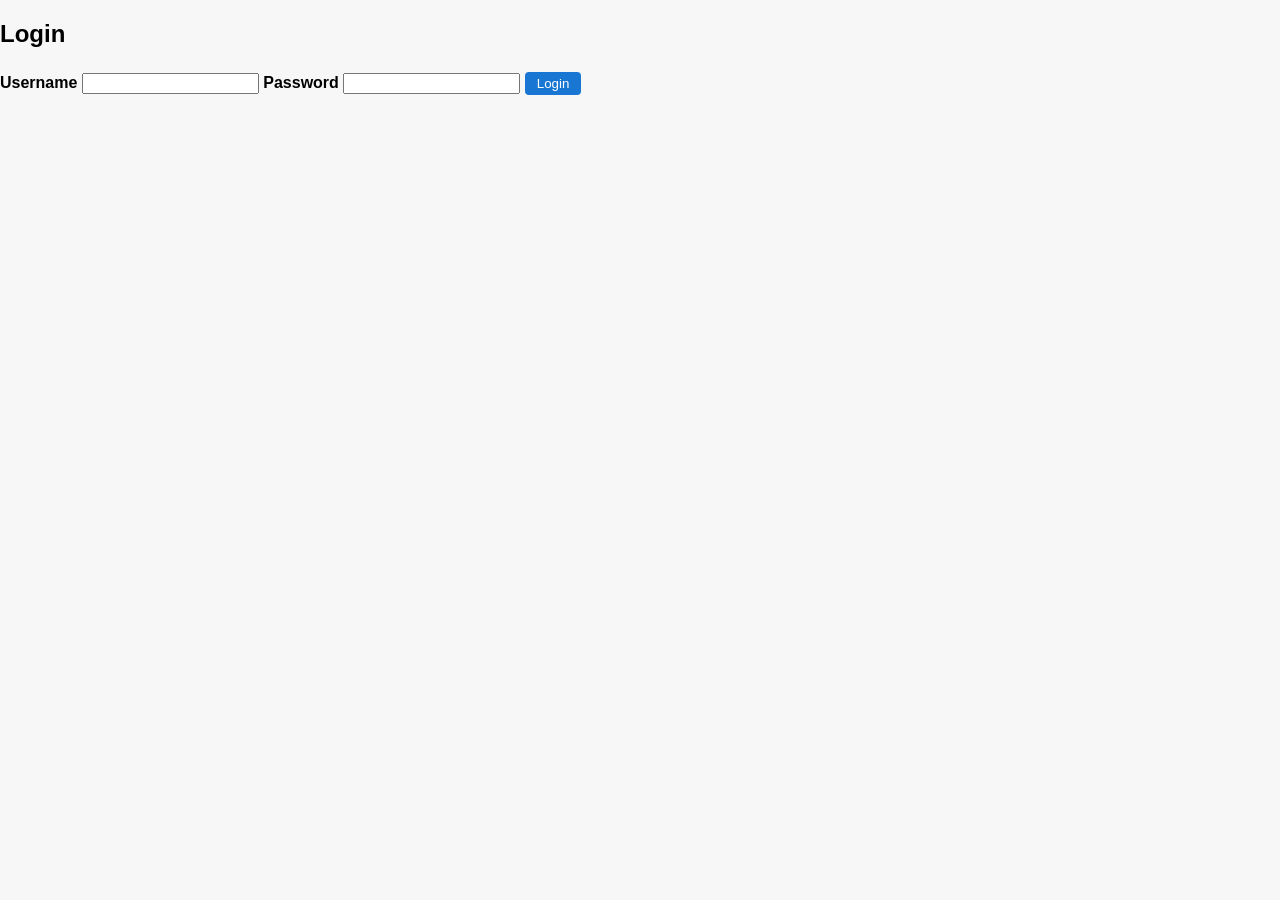
==== frontend/login.html @ a8b93ad6 "login added" ====
<!DOCTYPE html>
<html lang="en">
<head>
    <meta charset="UTF-8">
    <meta name="viewport" content="width=device-width, initial-scale=1.0">
    <title>Login - Sasta Notepad</title>
    <link rel="stylesheet" href="style.css">
</head>
<body>
    <div class="login-container">
        <h2>Login</h2>
        <form id="loginForm">
            <label for="username">Username</label>
            <input type="text" id="username" name="username" required>
            <label for="password">Password</label>
            <input type="password" id="password" name="password" required>
            <button type="submit">Login</button>
        </form>
        <div id="loginMessage"></div>
    </div>
    <script src="login.js"></script>
</body>
</html>
---- frontend/style.css ----
body {
    font-family: Arial, sans-serif;
    background: #f7f7f7;
    margin: 0;
    padding: 0;
}
.container {
    max-width: 600px;
    margin: 40px auto;
    background: #fff;
    border-radius: 8px;
    box-shadow: 0 2px 8px rgba(0,0,0,0.1);
    padding: 24px;
}
h1 {
    text-align: center;
    color: #333;
}
label {
    font-weight: bold;
}
button {
    margin: 4px 0;
    padding: 4px 12px;
    border: none;
    background: #1976d2;
    color: #fff;
    border-radius: 4px;
    cursor: pointer;
}
button:hover {
    background: #1565c0;
}
ul {
    list-style: none;
    padding: 0;
}
li {
    margin-bottom: 6px;
}
.note-html {
    background: #f0f0f0;
    padding: 8px;
    border-radius: 4px;
    margin-top: 8px;
}
pre {
    background: #eee;
    padding: 8px;
    border-radius: 4px;
    overflow-x: auto;
}
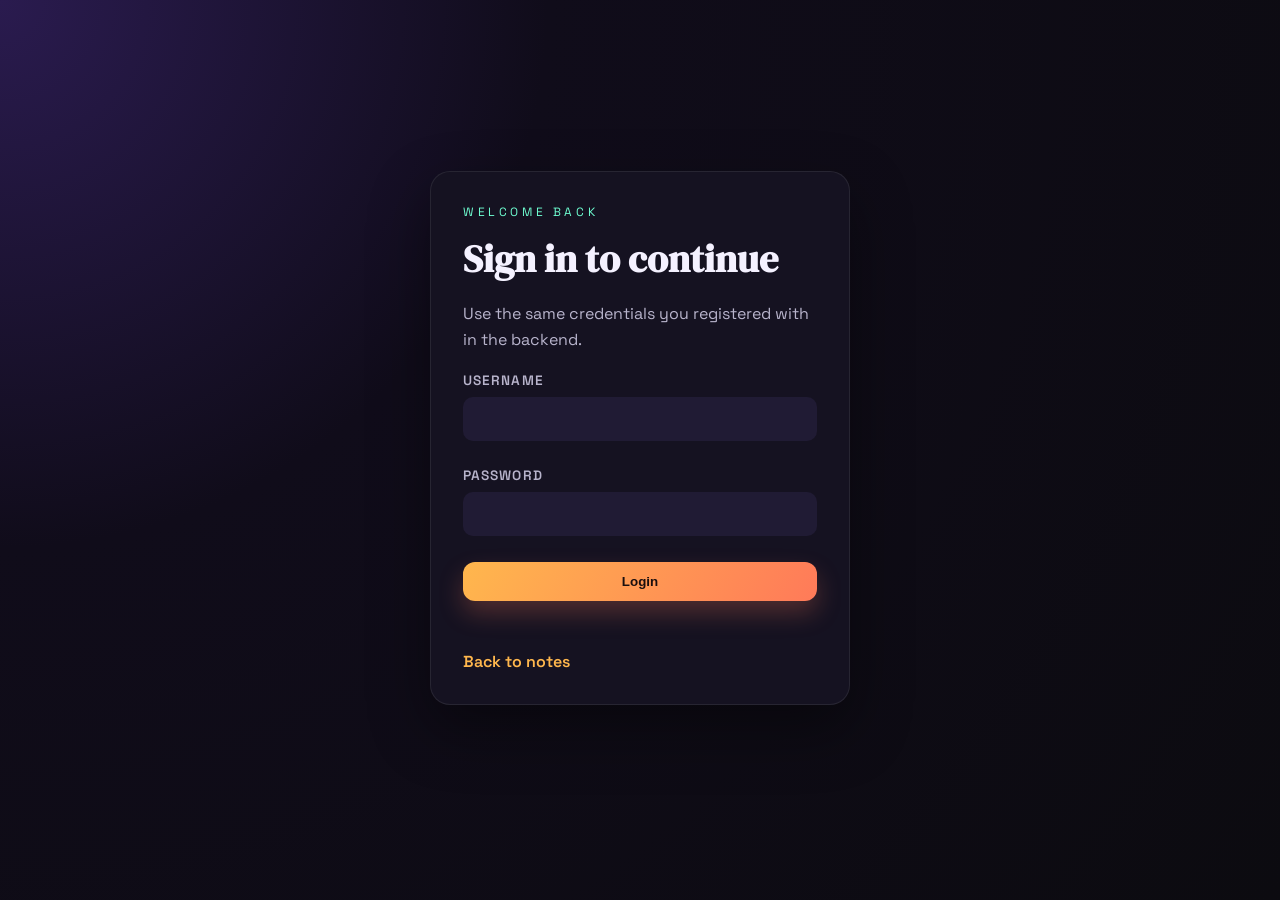
==== commit fa9a21b2: "fixed a bunch of things" ====
--- a/frontend/login.html
+++ b/frontend/login.html
@@ -7,16 +7,25 @@
     <link rel="stylesheet" href="style.css">
 </head>
 <body>
-    <div class="login-container">
-        <h2>Login</h2>
-        <form id="loginForm">
-            <label for="username">Username</label>
-            <input type="text" id="username" name="username" required>
-            <label for="password">Password</label>
-            <input type="password" id="password" name="password" required>
-            <button type="submit">Login</button>
-        </form>
-        <div id="loginMessage"></div>
+    <div class="shell center">
+        <div class="auth-card">
+            <p class="eyebrow">Welcome back</p>
+            <h2>Sign in to continue</h2>
+            <p class="subhead">Use the same credentials you registered with in the backend.</p>
+            <form id="loginForm" class="stack">
+                <label class="field" for="username">
+                    <span>Username</span>
+                    <input type="text" id="username" name="username" required>
+                </label>
+                <label class="field" for="password">
+                    <span>Password</span>
+                    <input type="password" id="password" name="password" required>
+                </label>
+                <button class="primary" type="submit">Login</button>
+            </form>
+            <div id="loginMessage" class="status"></div>
+            <a class="link" href="index.html">Back to notes</a>
+        </div>
     </div>
     <script src="login.js"></script>
 </body>
--- a/frontend/style.css
+++ b/frontend/style.css
@@ -1,52 +1,277 @@
+@import url("https://fonts.googleapis.com/css2?family=DM+Serif+Display&family=Space+Grotesk:wght@400;500;600;700&display=swap");
+
+:root {
+    --bg: #0c0b10;
+    --bg-accent: #1a1530;
+    --card: #151221;
+    --card-soft: #201b34;
+    --text: #f4f1ff;
+    --muted: #b8b4cc;
+    --accent: #ffb74d;
+    --accent-2: #6fffd2;
+    --outline: rgba(255, 255, 255, 0.08);
+    --shadow: 0 24px 60px rgba(0, 0, 0, 0.4);
+}
+
+* {
+    box-sizing: border-box;
+}
+
 body {
-    font-family: Arial, sans-serif;
-    background: #f7f7f7;
     margin: 0;
-    padding: 0;
-}
-.container {
-    max-width: 600px;
-    margin: 40px auto;
-    background: #fff;
-    border-radius: 8px;
-    box-shadow: 0 2px 8px rgba(0,0,0,0.1);
+    font-family: "Space Grotesk", sans-serif;
+    color: var(--text);
+    min-height: 100vh;
+    background: radial-gradient(circle at top left, #2a1b4f 0%, #100c1a 35%, #0c0b10 100%);
+}
+
+.shell {
+    max-width: 1100px;
+    margin: 0 auto;
+    padding: 48px 24px 72px;
+}
+
+.shell.center {
+    min-height: 100vh;
+    display: grid;
+    place-items: center;
+}
+
+.hero {
+    display: grid;
+    grid-template-columns: minmax(0, 1.4fr) minmax(0, 1fr);
+    gap: 32px;
+    align-items: center;
+    margin-bottom: 36px;
+    animation: fadeIn 0.8s ease;
+}
+
+.eyebrow {
+    text-transform: uppercase;
+    letter-spacing: 0.3em;
+    font-size: 12px;
+    color: var(--accent-2);
+    margin: 0 0 12px;
+}
+
+h1 {
+    font-family: "DM Serif Display", serif;
+    font-size: clamp(2.6rem, 4vw, 3.8rem);
+    margin: 0 0 12px;
+}
+
+h2 {
+    font-family: "DM Serif Display", serif;
+    font-size: clamp(2rem, 3vw, 2.6rem);
+    margin: 0 0 12px;
+}
+
+.subhead {
+    color: var(--muted);
+    font-size: 1rem;
+    line-height: 1.6;
+    max-width: 520px;
+}
+
+.hero-card {
+    background: linear-gradient(135deg, rgba(255, 255, 255, 0.05), rgba(255, 255, 255, 0.02));
+    border: 1px solid var(--outline);
+    border-radius: 18px;
     padding: 24px;
-}
-h1 {
-    text-align: center;
-    color: #333;
-}
-label {
-    font-weight: bold;
-}
-button {
-    margin: 4px 0;
-    padding: 4px 12px;
+    backdrop-filter: blur(12px);
+    box-shadow: var(--shadow);
+    animation: floatIn 0.9s ease;
+}
+
+.app-grid {
+    display: grid;
+    grid-template-columns: repeat(auto-fit, minmax(250px, 1fr));
+    gap: 20px;
+}
+
+.panel {
+    min-height: 180px;
+    background: var(--card);
+    border: 1px solid var(--outline);
+    border-radius: 16px;
+    padding: 18px;
+    box-shadow: var(--shadow);
+    animation: fadeUp 0.7s ease;
+}
+
+.panel h2,
+.panel h3,
+.panel h4 {
+    margin-top: 0;
+}
+
+.field {
+    display: grid;
+    gap: 8px;
+    font-weight: 600;
+    color: var(--muted);
+    margin-bottom: 14px;
+}
+
+.field span {
+    font-size: 0.85rem;
+    text-transform: uppercase;
+    letter-spacing: 0.08em;
+}
+
+input {
+    background: var(--card-soft);
+    border: 1px solid transparent;
+    border-radius: 10px;
+    padding: 12px 14px;
+    color: var(--text);
+    font-size: 1rem;
+    outline: none;
+    transition: border 0.2s ease, transform 0.2s ease;
+}
+
+input:focus {
+    border-color: var(--accent);
+    transform: translateY(-1px);
+}
+
+.primary {
     border: none;
-    background: #1976d2;
-    color: #fff;
-    border-radius: 4px;
+    background: linear-gradient(120deg, var(--accent), #ff7a59);
+    color: #1a0f0f;
+    font-weight: 700;
+    padding: 12px 16px;
+    border-radius: 12px;
     cursor: pointer;
-}
-button:hover {
-    background: #1565c0;
-}
+    transition: transform 0.2s ease, box-shadow 0.2s ease;
+    box-shadow: 0 12px 24px rgba(255, 122, 89, 0.25);
+}
+
+.primary:hover {
+    transform: translateY(-2px);
+    box-shadow: 0 18px 30px rgba(255, 122, 89, 0.35);
+}
+
+.helper {
+    margin: 12px 0 0;
+    font-size: 0.85rem;
+    color: var(--muted);
+}
+
+.auth-card {
+    width: min(420px, 90vw);
+    background: var(--card);
+    border: 1px solid var(--outline);
+    border-radius: 20px;
+    padding: 32px;
+    box-shadow: var(--shadow);
+    animation: fadeUp 0.8s ease;
+}
+
+.stack {
+    display: grid;
+    gap: 12px;
+    margin: 20px 0 10px;
+}
+
+.status {
+    min-height: 24px;
+    margin-top: 8px;
+    color: var(--accent-2);
+}
+
+.link {
+    display: inline-flex;
+    margin-top: 16px;
+    color: var(--accent);
+    text-decoration: none;
+    font-weight: 600;
+}
+
 ul {
     list-style: none;
     padding: 0;
-}
+    margin: 0;
+}
+
 li {
-    margin-bottom: 6px;
-}
-.note-html {
-    background: #f0f0f0;
-    padding: 8px;
-    border-radius: 4px;
-    margin-top: 8px;
-}
+    margin-bottom: 8px;
+}
+
+.panel button {
+    width: 100%;
+    text-align: left;
+    padding: 10px 12px;
+    border-radius: 10px;
+    border: 1px solid var(--outline);
+    background: transparent;
+    color: var(--text);
+    cursor: pointer;
+    transition: background 0.2s ease, transform 0.2s ease;
+}
+
+.panel button:hover {
+    background: rgba(255, 255, 255, 0.06);
+    transform: translateY(-1px);
+}
+
+.note-html,
 pre {
-    background: #eee;
-    padding: 8px;
-    border-radius: 4px;
+    background: rgba(255, 255, 255, 0.05);
+    padding: 12px;
+    border-radius: 12px;
     overflow-x: auto;
 }
+
+@keyframes fadeIn {
+    from {
+        opacity: 0;
+        transform: translateY(8px);
+    }
+    to {
+        opacity: 1;
+        transform: translateY(0);
+    }
+}
+
+@keyframes fadeUp {
+    from {
+        opacity: 0;
+        transform: translateY(16px);
+    }
+    to {
+        opacity: 1;
+        transform: translateY(0);
+    }
+}
+
+@keyframes floatIn {
+    from {
+        opacity: 0;
+        transform: translateY(16px) scale(0.98);
+    }
+    to {
+        opacity: 1;
+        transform: translateY(0) scale(1);
+    }
+}
+
+@media (max-width: 900px) {
+    .hero {
+        grid-template-columns: 1fr;
+    }
+
+    .hero-card {
+        order: -1;
+    }
+}
+
+@media (max-width: 600px) {
+    .shell {
+        padding: 32px 16px 48px;
+    }
+
+    h1 {
+        font-size: 2.4rem;
+    }
+}
